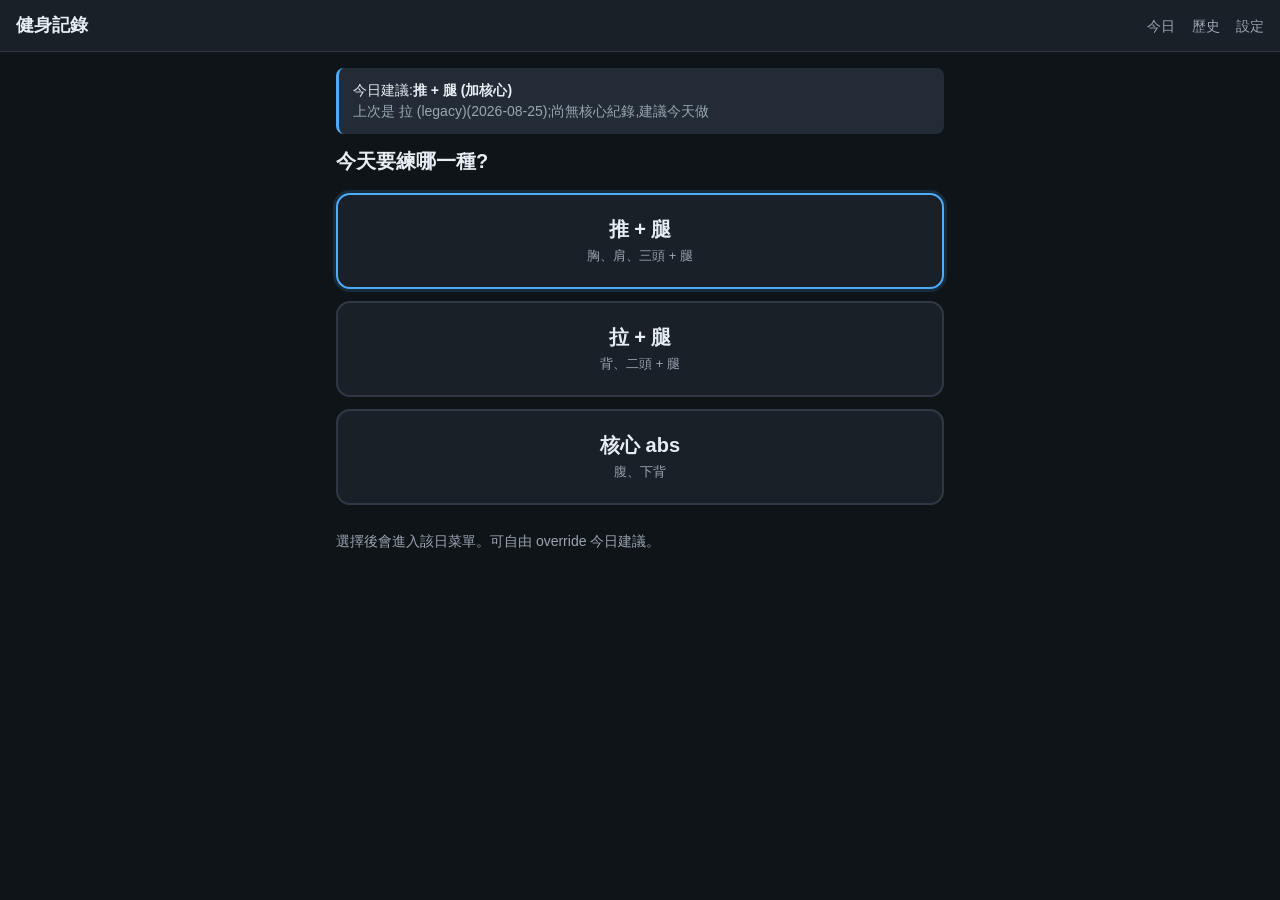
==== index.html @ 7052d89c "init: workout tracker prototype (mock mode) Frontend: vanilla HTML/CSS/JS on GitHub Pages (mobile-fi" ====
<!doctype html>
<html lang="zh-Hant">
<head>
  <meta charset="utf-8">
  <meta name="viewport" content="width=device-width, initial-scale=1, viewport-fit=cover">
  <title>健身記錄</title>
  <link rel="stylesheet" href="css/style.css">
</head>
<body>
  <header class="top-nav">
    <h1>健身記錄</h1>
    <nav>
      <a href="index.html">今日</a>
      <a href="history.html">歷史</a>
      <a href="admin.html">設定</a>
    </nav>
  </header>

  <main class="container">
    <div id="draft-banner" class="banner banner-warn hidden">
      <strong>你有未完成的訓練</strong>
      <div class="dim" id="draft-banner-detail"></div>
      <div class="spacer"></div>
      <div class="btn-row">
        <a class="btn btn-primary btn-sm" href="session.html">繼續訓練</a>
        <button class="btn btn-ghost btn-sm" id="draft-discard">丟棄草稿</button>
      </div>
    </div>

    <div id="suggestion" class="banner">載入建議中…</div>

    <h2>今天要練哪一種?</h2>
    <div class="day-type-grid">
      <button class="day-btn" data-type="push_legs">
        推 + 腿
        <span class="sub">胸、肩、三頭 + 腿</span>
      </button>
      <button class="day-btn" data-type="pull_legs">
        拉 + 腿
        <span class="sub">背、二頭 + 腿</span>
      </button>
      <button class="day-btn" data-type="core">
        核心 abs
        <span class="sub">腹、下背</span>
      </button>
    </div>

    <div class="spacer"></div>
    <p class="dim">選擇後會進入該日菜單。可自由 override 今日建議。</p>
  </main>

  <div id="toast" class="toast"></div>

  <script src="js/config.js"></script>
  <script src="js/mock-data.js"></script>
  <script src="js/plan.js"></script>
  <script src="js/api.js"></script>
  <script src="js/draft.js"></script>
  <script src="js/app-index.js"></script>
</body>
</html>
---- css/style.css ----
:root {
  --bg: #0f1419;
  --surface: #1a2028;
  --surface-2: #232b36;
  --border: #2f3844;
  --text: #e6edf3;
  --text-dim: #9aa5b1;
  --accent: #4dabf7;
  --accent-strong: #339af0;
  --success: #51cf66;
  --danger: #ff6b6b;
  --warn: #ffd43b;
}

* { box-sizing: border-box; }
html, body { margin: 0; padding: 0; }
body {
  font-family: -apple-system, BlinkMacSystemFont, "Segoe UI", "Noto Sans TC", sans-serif;
  background: var(--bg);
  color: var(--text);
  font-size: 16px;
  line-height: 1.5;
  padding-bottom: 88px;
}

/* --- Layout --- */
.container { max-width: 640px; margin: 0 auto; padding: 16px; }

header.top-nav {
  display: flex;
  justify-content: space-between;
  align-items: center;
  padding: 12px 16px;
  background: var(--surface);
  border-bottom: 1px solid var(--border);
  position: sticky;
  top: 0;
  z-index: 10;
}
header.top-nav h1 { margin: 0; font-size: 18px; }
header.top-nav nav a {
  color: var(--text-dim);
  text-decoration: none;
  margin-left: 12px;
  font-size: 14px;
}
header.top-nav nav a:hover { color: var(--text); }

/* --- Typography --- */
h1, h2, h3 { margin-top: 0; }
h2 { font-size: 20px; }
h3 { font-size: 16px; color: var(--text-dim); }
.dim { color: var(--text-dim); font-size: 14px; }
.mono { font-family: ui-monospace, "SF Mono", Menlo, monospace; }

/* --- Cards --- */
.card {
  background: var(--surface);
  border: 1px solid var(--border);
  border-radius: 12px;
  padding: 16px;
  margin-bottom: 12px;
}
.card-header {
  display: flex;
  justify-content: space-between;
  align-items: center;
  gap: 8px;
  margin-bottom: 8px;
}
.card-title { font-size: 17px; font-weight: 600; }

/* --- Buttons --- */
.btn {
  display: inline-flex;
  align-items: center;
  justify-content: center;
  min-height: 48px;
  padding: 0 20px;
  border-radius: 10px;
  border: 1px solid var(--border);
  background: var(--surface-2);
  color: var(--text);
  font-size: 16px;
  font-weight: 500;
  cursor: pointer;
  text-decoration: none;
  transition: transform 0.05s, background 0.1s;
}
.btn:active { transform: scale(0.98); }
.btn-primary {
  background: var(--accent);
  color: #0b0f14;
  border-color: var(--accent-strong);
  font-weight: 600;
}
.btn-primary:hover { background: var(--accent-strong); }
.btn-danger { background: var(--danger); color: #0b0f14; border-color: var(--danger); }
.btn-ghost { background: transparent; }
.btn-block { display: flex; width: 100%; }
.btn-sm { min-height: 36px; padding: 0 12px; font-size: 14px; }
.btn-icon { min-height: 36px; min-width: 36px; padding: 0; }

.btn-row { display: flex; gap: 8px; flex-wrap: wrap; }

/* --- Day-type big buttons (index) --- */
.day-type-grid {
  display: grid;
  grid-template-columns: 1fr;
  gap: 12px;
  margin-top: 16px;
}
.day-btn {
  min-height: 96px;
  font-size: 20px;
  font-weight: 600;
  border-radius: 14px;
  border: 2px solid var(--border);
  background: var(--surface);
  color: var(--text);
  cursor: pointer;
  display: flex;
  flex-direction: column;
  align-items: center;
  justify-content: center;
  gap: 4px;
}
.day-btn:active { transform: scale(0.98); }
.day-btn.recommended {
  border-color: var(--accent);
  box-shadow: 0 0 0 3px rgba(77, 171, 247, 0.15);
}
.day-btn .sub { font-size: 13px; color: var(--text-dim); font-weight: 400; }

/* --- Suggestion banner --- */
.banner {
  padding: 12px 14px;
  background: var(--surface-2);
  border-left: 3px solid var(--accent);
  border-radius: 8px;
  margin-bottom: 12px;
  font-size: 14px;
}
.banner-warn { border-left-color: var(--warn); }
.banner-danger { border-left-color: var(--danger); }
.banner a { color: var(--accent); }

/* --- Inputs --- */
input, select, textarea {
  width: 100%;
  padding: 10px 12px;
  background: var(--bg);
  border: 1px solid var(--border);
  border-radius: 8px;
  color: var(--text);
  font-size: 16px;
  font-family: inherit;
}
input:focus, select:focus, textarea:focus {
  outline: none;
  border-color: var(--accent);
}
label { display: block; font-size: 13px; color: var(--text-dim); margin-bottom: 4px; }

/* --- Set input row --- */
.set-item { margin-bottom: 6px; }
.set-row {
  display: grid;
  grid-template-columns: 32px 1fr 1fr 56px 96px;
  gap: 6px;
  align-items: center;
  margin-bottom: 4px;
}
.set-row .set-label {
  color: var(--text-dim);
  font-size: 14px;
  text-align: center;
  display: flex;
  align-items: center;
  justify-content: center;
  gap: 2px;
}
.set-row .set-label .pr-star { color: var(--warn); font-size: 13px; }
.set-row input { padding: 8px; text-align: center; }
.set-row .set-actions {
  display: flex;
  gap: 2px;
  justify-content: flex-end;
}
.set-row .btn-icon {
  border-color: transparent;
  background: transparent;
  color: var(--text-dim);
  min-width: 30px;
  min-height: 32px;
  padding: 0;
  font-size: 15px;
}
.set-row .btn-icon:hover { color: var(--text); }
.set-row .btn-check.done { color: var(--success); }
.set-row .btn-note.has-note { color: var(--accent); }
.set-row .btn-delete:hover { color: var(--danger); }

.set-item.done .set-row input { opacity: 0.55; }
.set-item.done .set-label { color: var(--success); }

.set-note {
  width: 100%;
  padding: 6px 10px;
  font-size: 13px;
  margin: 2px 0 6px;
  background: var(--bg);
  border: 1px solid var(--border);
  border-radius: 6px;
  color: var(--text);
}

.weight-warn {
  color: var(--warn);
  font-size: 11px;
  padding: 2px 4px 0;
  grid-column: 2 / 3;
  margin-top: -2px;
}

/* --- Rest timer widget --- */
.rest-timer {
  position: fixed;
  bottom: 84px;
  left: 50%;
  transform: translateX(-50%);
  width: calc(100% - 24px);
  max-width: 480px;
  background: var(--surface);
  border: 1px solid var(--accent);
  border-radius: 12px;
  padding: 12px 16px;
  z-index: 30;
  display: flex;
  align-items: center;
  justify-content: space-between;
  gap: 12px;
  box-shadow: 0 8px 24px rgba(0, 0, 0, 0.4);
}
.rest-timer.finished { border-color: var(--success); animation: pulse 0.5s 2; }
.rest-timer .timer-body { display: flex; flex-direction: column; }
.rest-timer .timer-display {
  font-size: 28px;
  font-weight: 700;
  font-variant-numeric: tabular-nums;
  color: var(--accent);
  line-height: 1;
}
.rest-timer.finished .timer-display { color: var(--success); }
.rest-timer .timer-label { font-size: 11px; color: var(--text-dim); margin-top: 2px; }
.rest-timer .timer-actions { display: flex; gap: 4px; }
.rest-timer .timer-actions .btn { min-height: 34px; padding: 0 8px; font-size: 12px; }

@keyframes pulse {
  0%, 100% { transform: translateX(-50%) scale(1); }
  50% { transform: translateX(-50%) scale(1.03); }
}

@media (max-width: 400px) {
  .set-row {
    grid-template-columns: 28px 1fr 1fr 48px 84px;
    gap: 4px;
  }
  .set-row .btn-icon { min-width: 26px; font-size: 14px; }
}

.last-hint {
  font-size: 13px;
  color: var(--text-dim);
  margin: 4px 0 10px;
  padding: 6px 10px;
  background: var(--bg);
  border-radius: 6px;
  display: inline-block;
}

.exercise-meta {
  display: flex;
  align-items: center;
  flex-wrap: wrap;
  gap: 8px;
  margin: 6px 0 4px;
}
.target-chip {
  font-size: 12px;
  padding: 3px 8px;
  border-radius: 999px;
  background: rgba(77, 171, 247, 0.12);
  color: var(--accent);
  border: 1px solid rgba(77, 171, 247, 0.3);
}
.hint-link {
  font-size: 12px;
  color: var(--accent);
  text-decoration: none;
}
.hint-link:hover { text-decoration: underline; }

.coach-tip {
  font-size: 13px;
  color: var(--text-dim);
  padding: 8px 10px;
  margin: 4px 0 8px;
  background: rgba(255, 212, 59, 0.05);
  border-left: 2px solid var(--warn);
  border-radius: 4px;
  line-height: 1.45;
}

.substitute-select {
  min-height: 36px;
  padding: 4px 8px;
  font-size: 13px;
  background: var(--surface-2);
  border: 1px solid var(--border);
  color: var(--text);
  border-radius: 6px;
  max-width: 140px;
}

/* --- Bottom fixed bar (session page) --- */
.bottom-bar {
  position: fixed;
  bottom: 0; left: 0; right: 0;
  padding: 12px 16px;
  background: var(--surface);
  border-top: 1px solid var(--border);
  display: flex;
  gap: 8px;
  z-index: 20;
}
.bottom-bar .btn { flex: 1; }

/* --- History list --- */
.session-row {
  display: flex;
  justify-content: space-between;
  padding: 12px;
  border-bottom: 1px solid var(--border);
  cursor: pointer;
}
.session-row:hover { background: var(--surface-2); }
.session-row .meta { color: var(--text-dim); font-size: 13px; }

/* --- Toast --- */
.toast {
  position: fixed;
  top: 20px; left: 50%; transform: translateX(-50%);
  padding: 10px 16px;
  background: var(--surface);
  border: 1px solid var(--border);
  border-radius: 8px;
  z-index: 100;
  font-size: 14px;
  opacity: 0;
  transition: opacity 0.2s;
  pointer-events: none;
}
.toast.show { opacity: 1; }
.toast.success { border-color: var(--success); }
.toast.error { border-color: var(--danger); }

/* --- Utility --- */
.spacer { height: 12px; }
.hidden { display: none !important; }
.text-danger { color: var(--danger); }
.text-warn { color: var(--warn); }
.text-success { color: var(--success); }
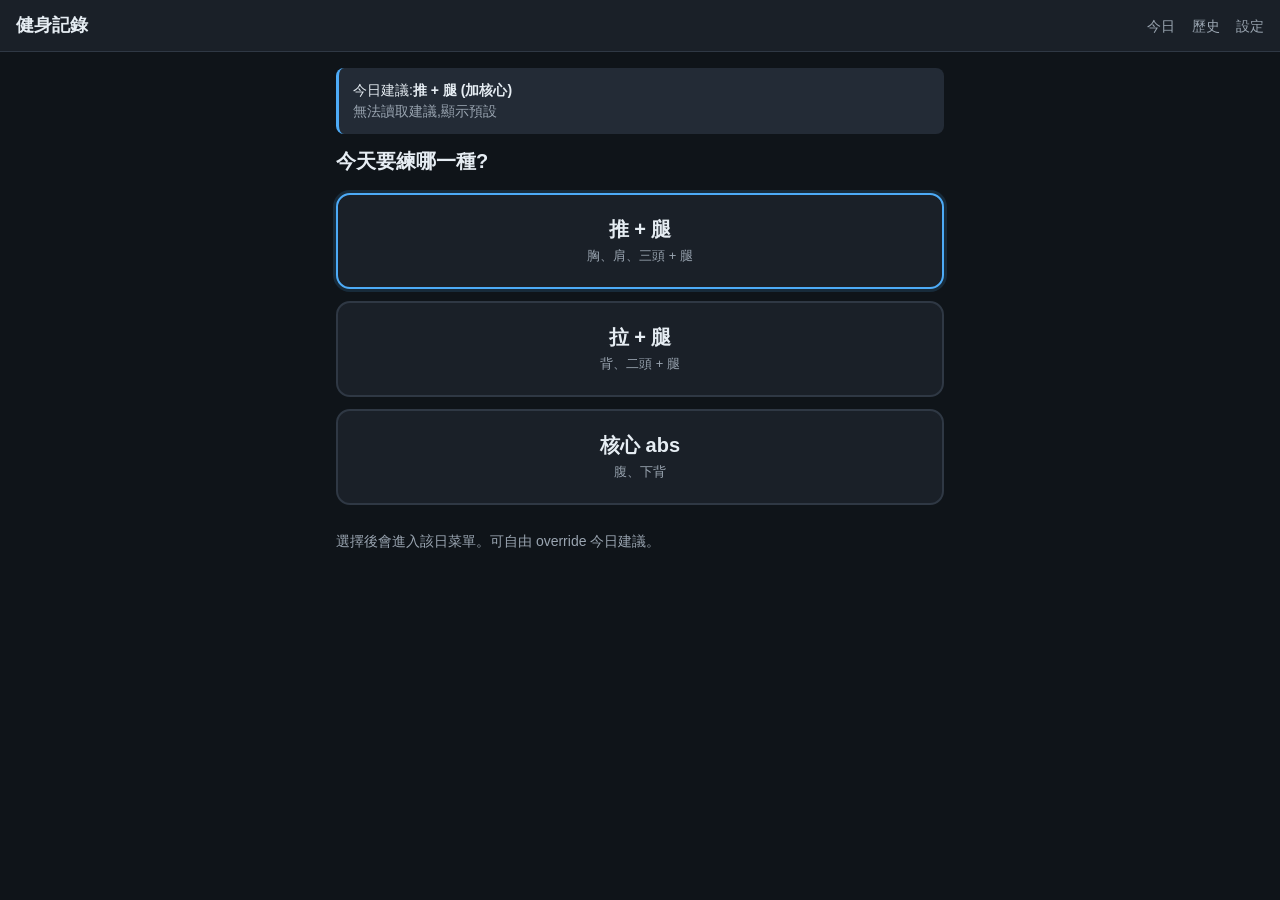
==== commit 3ea74694: "feat: SWR cache + per-set rest input (drop unreliable rest timer) - new js/cache.js SWR layer: pages" ====
--- a/index.html
+++ b/index.html
@@ -52,6 +52,7 @@
   <div id="toast" class="toast"></div>
 
   <script src="js/config.js"></script>
+  <script src="js/cache.js"></script>
   <script src="js/mock-data.js"></script>
   <script src="js/plan.js"></script>
   <script src="js/api.js"></script>
--- a/css/style.css
+++ b/css/style.css
@@ -143,7 +143,7 @@
 }
 .banner-warn { border-left-color: var(--warn); }
 .banner-danger { border-left-color: var(--danger); }
-.banner a { color: var(--accent); }
+.banner a:not(.btn) { color: var(--accent); }
 
 /* --- Inputs --- */
 input, select, textarea {
@@ -166,7 +166,7 @@
 .set-item { margin-bottom: 6px; }
 .set-row {
   display: grid;
-  grid-template-columns: 32px 1fr 1fr 56px 96px;
+  grid-template-columns: 32px 80px 80px 52px 60px 1fr;
   gap: 6px;
   align-items: center;
   margin-bottom: 4px;
@@ -223,47 +223,15 @@
   margin-top: -2px;
 }
 
-/* --- Rest timer widget --- */
-.rest-timer {
-  position: fixed;
-  bottom: 84px;
-  left: 50%;
-  transform: translateX(-50%);
-  width: calc(100% - 24px);
-  max-width: 480px;
-  background: var(--surface);
-  border: 1px solid var(--accent);
-  border-radius: 12px;
-  padding: 12px 16px;
-  z-index: 30;
-  display: flex;
-  align-items: center;
-  justify-content: space-between;
-  gap: 12px;
-  box-shadow: 0 8px 24px rgba(0, 0, 0, 0.4);
-}
-.rest-timer.finished { border-color: var(--success); animation: pulse 0.5s 2; }
-.rest-timer .timer-body { display: flex; flex-direction: column; }
-.rest-timer .timer-display {
-  font-size: 28px;
-  font-weight: 700;
-  font-variant-numeric: tabular-nums;
-  color: var(--accent);
-  line-height: 1;
-}
-.rest-timer.finished .timer-display { color: var(--success); }
-.rest-timer .timer-label { font-size: 11px; color: var(--text-dim); margin-top: 2px; }
-.rest-timer .timer-actions { display: flex; gap: 4px; }
-.rest-timer .timer-actions .btn { min-height: 34px; padding: 0 8px; font-size: 12px; }
-
-@keyframes pulse {
-  0%, 100% { transform: translateX(-50%) scale(1); }
-  50% { transform: translateX(-50%) scale(1.03); }
-}
+/* --- Per-set rest input (inline in .set-row) --- */
+/* 移除 number input 的上下箭頭,和 kg/reps/rir 一致乾淨 */
+.set-rest::-webkit-outer-spin-button,
+.set-rest::-webkit-inner-spin-button { -webkit-appearance: none; margin: 0; }
+.set-rest { -moz-appearance: textfield; }
 
 @media (max-width: 400px) {
   .set-row {
-    grid-template-columns: 28px 1fr 1fr 48px 84px;
+    grid-template-columns: 24px 62px 62px 42px 52px 1fr;
     gap: 4px;
   }
   .set-row .btn-icon { min-width: 26px; font-size: 14px; }
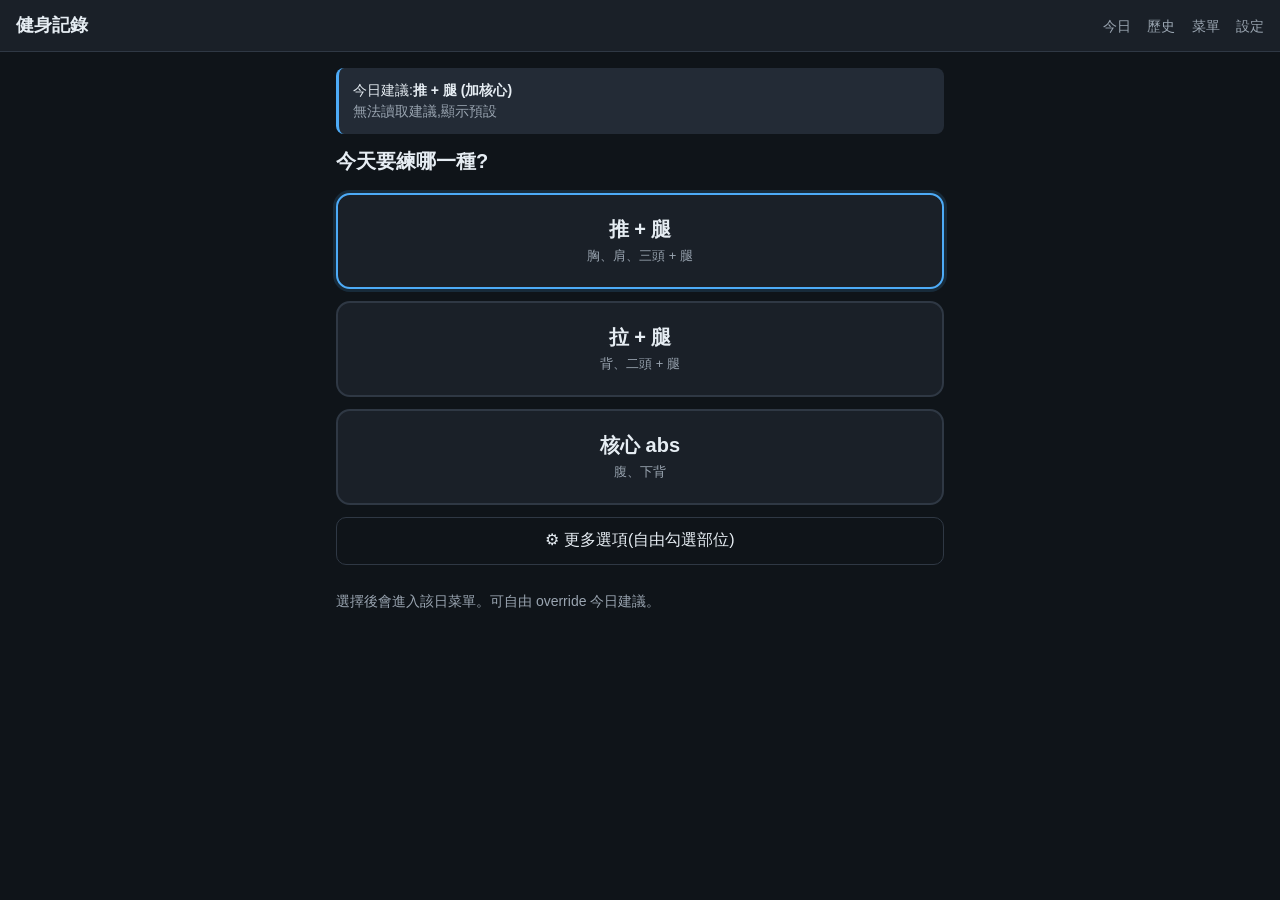
==== commit a9b8c762: "feat: free body-part picker + editable default menus - index.html: add "更多選項" modal to freely check " ====
--- a/index.html
+++ b/index.html
@@ -12,6 +12,7 @@
     <nav>
       <a href="index.html">今日</a>
       <a href="history.html">歷史</a>
+      <a href="menu.html">菜單</a>
       <a href="admin.html">設定</a>
     </nav>
   </header>
@@ -45,9 +46,41 @@
       </button>
     </div>
 
+    <div class="btn-row" style="margin-top:12px;">
+      <button class="btn btn-block btn-ghost" id="more-options-btn">⚙ 更多選項(自由勾選部位)</button>
+    </div>
+
     <div class="spacer"></div>
     <p class="dim">選擇後會進入該日菜單。可自由 override 今日建議。</p>
   </main>
+
+  <div id="more-options-modal" class="modal-backdrop hidden">
+    <div class="modal-card">
+      <h3 style="margin-bottom:4px;">今天要練哪些部位?</h3>
+      <p class="dim" style="margin-top:0;">可自由組合,至少選一項</p>
+      <label class="checkbox-row">
+        <input type="checkbox" id="opt-push" value="push">
+        <span>推 <span class="dim">(胸/肩/三頭)</span></span>
+      </label>
+      <label class="checkbox-row">
+        <input type="checkbox" id="opt-pull" value="pull">
+        <span>拉 <span class="dim">(背/二頭)</span></span>
+      </label>
+      <label class="checkbox-row">
+        <input type="checkbox" id="opt-legs" value="legs">
+        <span>腿</span>
+      </label>
+      <label class="checkbox-row">
+        <input type="checkbox" id="opt-core" value="core">
+        <span>核心</span>
+      </label>
+      <div class="spacer"></div>
+      <div class="btn-row">
+        <button class="btn btn-ghost" id="more-options-cancel">取消</button>
+        <button class="btn btn-primary btn-block" id="more-options-start">開始今日菜單</button>
+      </div>
+    </div>
+  </div>
 
   <div id="toast" class="toast"></div>
 
@@ -55,6 +88,7 @@
   <script src="js/cache.js"></script>
   <script src="js/mock-data.js"></script>
   <script src="js/plan.js"></script>
+  <script src="js/templates.js"></script>
   <script src="js/api.js"></script>
   <script src="js/draft.js"></script>
   <script src="js/app-index.js"></script>
--- a/css/style.css
+++ b/css/style.css
@@ -132,6 +132,57 @@
 }
 .day-btn .sub { font-size: 13px; color: var(--text-dim); font-weight: 400; }
 
+/* --- More-options modal (index) --- */
+.modal-backdrop {
+  position: fixed;
+  inset: 0;
+  background: rgba(0, 0, 0, 0.55);
+  display: flex;
+  align-items: center;
+  justify-content: center;
+  padding: 16px;
+  z-index: 50;
+}
+.modal-card {
+  width: 100%;
+  max-width: 420px;
+  background: var(--surface);
+  border: 1px solid var(--border);
+  border-radius: 14px;
+  padding: 20px;
+}
+.checkbox-row {
+  display: flex;
+  align-items: center;
+  gap: 10px;
+  padding: 10px 4px;
+  border-bottom: 1px solid var(--border);
+  font-size: 16px;
+  cursor: pointer;
+}
+.checkbox-row:last-of-type { border-bottom: none; }
+.checkbox-row input[type="checkbox"] {
+  width: 22px;
+  height: 22px;
+  flex: none;
+  accent-color: var(--accent);
+  cursor: pointer;
+}
+
+/* --- Menu management (menu.html) --- */
+.menu-item-row {
+  display: flex;
+  justify-content: space-between;
+  align-items: center;
+  padding: 8px 0;
+  border-bottom: 1px solid var(--border);
+}
+.menu-item-row:last-of-type { border-bottom: none; }
+.menu-add-select {
+  max-width: none;
+  flex: 1;
+}
+
 /* --- Suggestion banner --- */
 .banner {
   padding: 12px 14px;
@@ -166,7 +217,7 @@
 .set-item { margin-bottom: 6px; }
 .set-row {
   display: grid;
-  grid-template-columns: 32px 80px 80px 52px 60px 1fr;
+  grid-template-columns: 32px 80px 80px 68px 60px 1fr;
   gap: 6px;
   align-items: center;
   margin-bottom: 4px;
@@ -231,7 +282,7 @@
 
 @media (max-width: 400px) {
   .set-row {
-    grid-template-columns: 24px 62px 62px 42px 52px 1fr;
+    grid-template-columns: 24px 62px 62px 56px 52px 1fr;
     gap: 4px;
   }
   .set-row .btn-icon { min-width: 26px; font-size: 14px; }
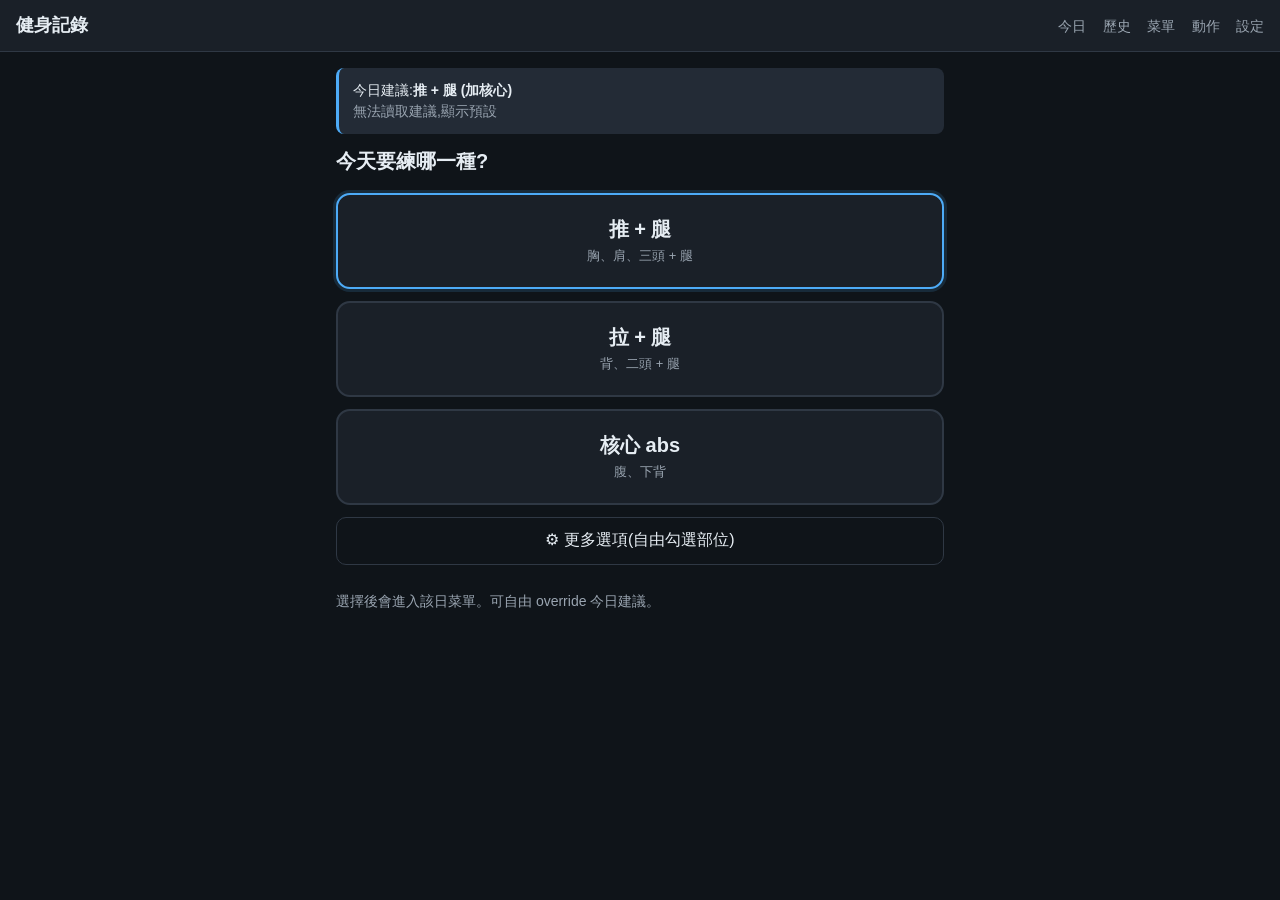
==== commit 78e5b923: "feat: add exercise library management (create/edit/delete) - New exercises.html + js/app-exercises.j" ====
--- a/index.html
+++ b/index.html
@@ -13,6 +13,7 @@
       <a href="index.html">今日</a>
       <a href="history.html">歷史</a>
       <a href="menu.html">菜單</a>
+      <a href="exercises.html">動作</a>
       <a href="admin.html">設定</a>
     </nav>
   </header>
@@ -89,6 +90,7 @@
   <script src="js/mock-data.js"></script>
   <script src="js/plan.js"></script>
   <script src="js/templates.js"></script>
+  <script src="js/exercise-store.js"></script>
   <script src="js/api.js"></script>
   <script src="js/draft.js"></script>
   <script src="js/app-index.js"></script>
